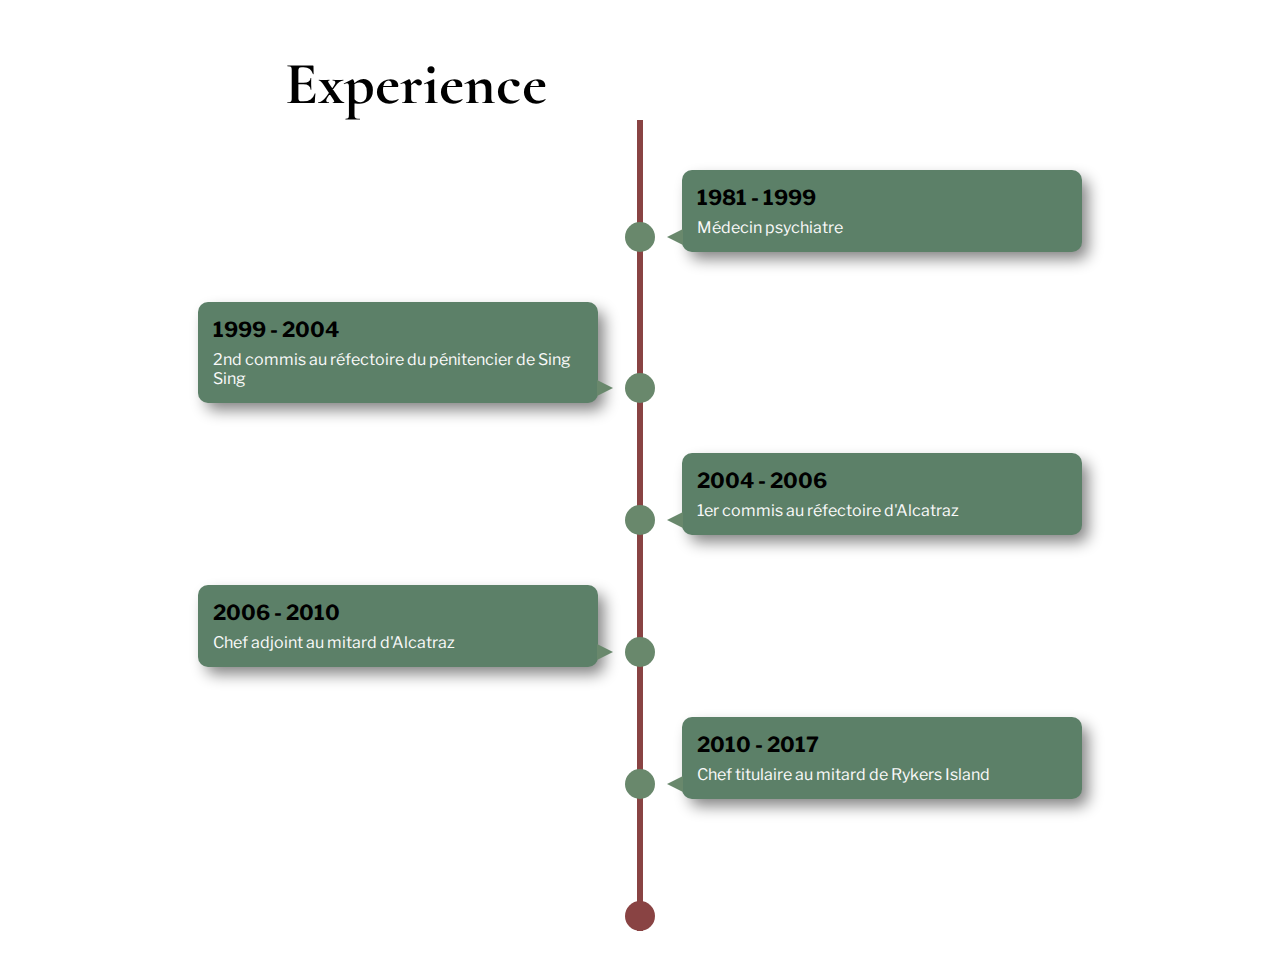
==== experience.html @ e7bb8ac3 "commit intial" ====
<!DOCTYPE html>
<html lang="en">
    <head>
        <meta charset="UTF-8" />
        <meta http-equiv="X-UA-Compatible" content="IE=edge" />
        <meta name="viewport" content="width=device-width, initial-scale=1.0" />
        <link rel="stylesheet" href="assets/css/experience.css" />
        <link
            href="https://fonts.googleapis.com/css2?family=Cormorant&family=Italianno&family=Libre+Franklin&display=swap"
            rel="stylesheet"
        />
        <title>Experience</title>
    </head>

    <body>
        <section class="timeline">
            <h1>Experience</h1>
            <ul>
                <li>
                    <div><time>1981 - 1999</time> Médecin psychiatre</div>
                </li>
                <li>
                    <div>
                        <time>1999 - 2004</time> 2nd commis au réfectoire du
                        pénitencier de Sing Sing
                    </div>
                </li>
                <li>
                    <div>
                        <time>2004 - 2006</time> 1er commis au réfectoire
                        d'Alcatraz
                    </div>
                </li>
                <li>
                    <div>
                        <time>2006 - 2010</time> Chef adjoint au mitard
                        d'Alcatraz
                    </div>
                </li>
                <li>
                    <div>
                        <time>2010 - 2017</time> Chef titulaire au mitard de
                        Rykers Island
                    </div>
                </li>
                <li>
                    <div>
                        <time>2017 - 2022</time>Séjour Erasmus aux Baumettes
                        (France)
                    </div>
                </li>
            </ul>
        </section>
    </body>
    <script src="assets/js/experience.js"></script>
</html>
---- assets/css/experience.css ----
:root {
    --font-mainTitle: "Italianno", cursive;
    --font-title: "Cormorant", serif;
    --font-text: "Libre Franklin", sans-serif;
}
*,
*::before,
*::after {
    margin: 0;
    padding: 0;
    box-sizing: border-box;
}
body {
    font-family: var(--font-text);
    background: #ffffff;
    color: rgb(249, 249, 249);
    overflow-x: hidden;
    padding: 3rem;
}
h1 {
    font-family: var(--font-title);
    font-size: 60px;
    color: black;
    margin-left: 20%;
}
/* TIMELINE
–––––––––––––––––––––––––––––––––––––––––––––––––– */
.timeline ul {
    background: #ffffff;
    margin: 0, auto;
}
.timeline ul li {
    list-style-type: none;
    position: relative;
    width: 6px;
    margin: 0 auto;
    padding-top: 50px;
    background: rgb(137, 67, 67);
}
.timeline ul li::after {
    content: "";
    position: absolute;
    left: 50%;
    bottom: 0;
    transform: translateX(-50%);
    width: 30px;
    height: 30px;
    border-radius: 50%;
    background: inherit;
    z-index: 1;
}
.timeline ul li div {
    position: relative;
    bottom: 0;
    width: 400px;
    padding: 15px;
    background: #5c8068;
    border-radius: 10px;
    box-shadow: 7px 8px 15px -1px rgba(0, 0, 0, 0.49);
}
.timeline ul li div::before {
    content: "";
    position: absolute;
    bottom: 7px;
    width: 0;
    height: 0;
    border-style: solid;
}
.timeline ul li:nth-child(odd) div {
    left: 45px;
}
.timeline ul li:nth-child(odd) div::before {
    left: -15px;
    border-width: 8px 16px 8px 0;
    border-color: transparent #69886c transparent transparent;
}
.timeline ul li:nth-child(even) div {
    left: -439px;
}
.timeline ul li:nth-child(even) div::before {
    right: -15px;
    border-width: 8px 0 8px 16px;
    border-color: transparent transparent transparent #69886c;
}
time {
    display: block;
    color: black;
    font-size: 1.3rem;
    font-weight: bolder;
    margin-bottom: 8px;
}
/* EFFECTS
–––––––––––––––––––––––––––––––––––––––––––––––––– */
.timeline ul li::after {
    transition: background 0.5s ease-in-out;
}
.timeline ul li.in-view::after {
    background: #69886c;
}
.timeline ul li div {
    visibility: hidden;
    opacity: 0;
    transition: all 0.5s ease-in-out;
}
.timeline ul li:nth-child(odd) div {
    transform: translate3d(200px, 0, 0);
}
.timeline ul li:nth-child(even) div {
    transform: translate3d(-200px, 0, 0);
}
.timeline ul li.in-view div {
    transform: none;
    visibility: visible;
    opacity: 1;
}
/* GENERAL MEDIA QUERIES
–––––––––––––––––––––––––––––––––––––––––––––––––– */
@media screen and (max-width: 900px) {
    .timeline ul li div {
        width: 250px;
    }
    .timeline ul li:nth-child(even) div {
        left: -289px;
        /*250+45-6*/
    }
}
@media screen and (max-width: 600px) {
    .timeline ul li {
        margin-left: 20px;
    }
    .timeline ul li div {
        width: calc(100vw - 91px);
    }
    .timeline ul li:nth-child(even) div {
        left: 45px;
    }
    .timeline ul li:nth-child(even) div::before {
        left: -15px;
        border-width: 8px 16px 8px 0;
        border-color: transparent #949da0 transparent transparent;
    }
}
/* EXTRA/CLIP PATH STYLES
–––––––––––––––––––––––––––––––––––––––––––––––––– */
.timeline-clippy ul li::after {
    width: 40px;
    height: 40px;
    border-radius: 0;
}
.timeline-rhombus ul li::after {
    clip-path: polygon(50% 0%, 100% 50%, 50% 100%, 0% 50%);
}
.timeline-rhombus ul li div::before {
    bottom: 12px;
}
.timeline-star ul li::after {
    clip-path: polygon(
        50% 0%,
        61% 35%,
        98% 35%,
        68% 57%,
        79% 91%,
        50% 70%,
        21% 91%,
        32% 57%,
        2% 35%,
        39% 35%
    );
}
.timeline-heptagon ul li::after {
    clip-path: polygon(
        50% 0%,
        90% 20%,
        100% 60%,
        75% 100%,
        25% 100%,
        0% 60%,
        10% 20%
    );
}
.timeline-infinite ul li::after {
    animation: scaleAnimation 2s infinite;
}
@keyframes scaleAnimation {
    0% {
        transform: translateX(-50%) scale(1);
    }
    50% {
        transform: translateX(-50%) scale(1.25);
    }
    100% {
        transform: translateX(-50%) scale(1);
    }
}
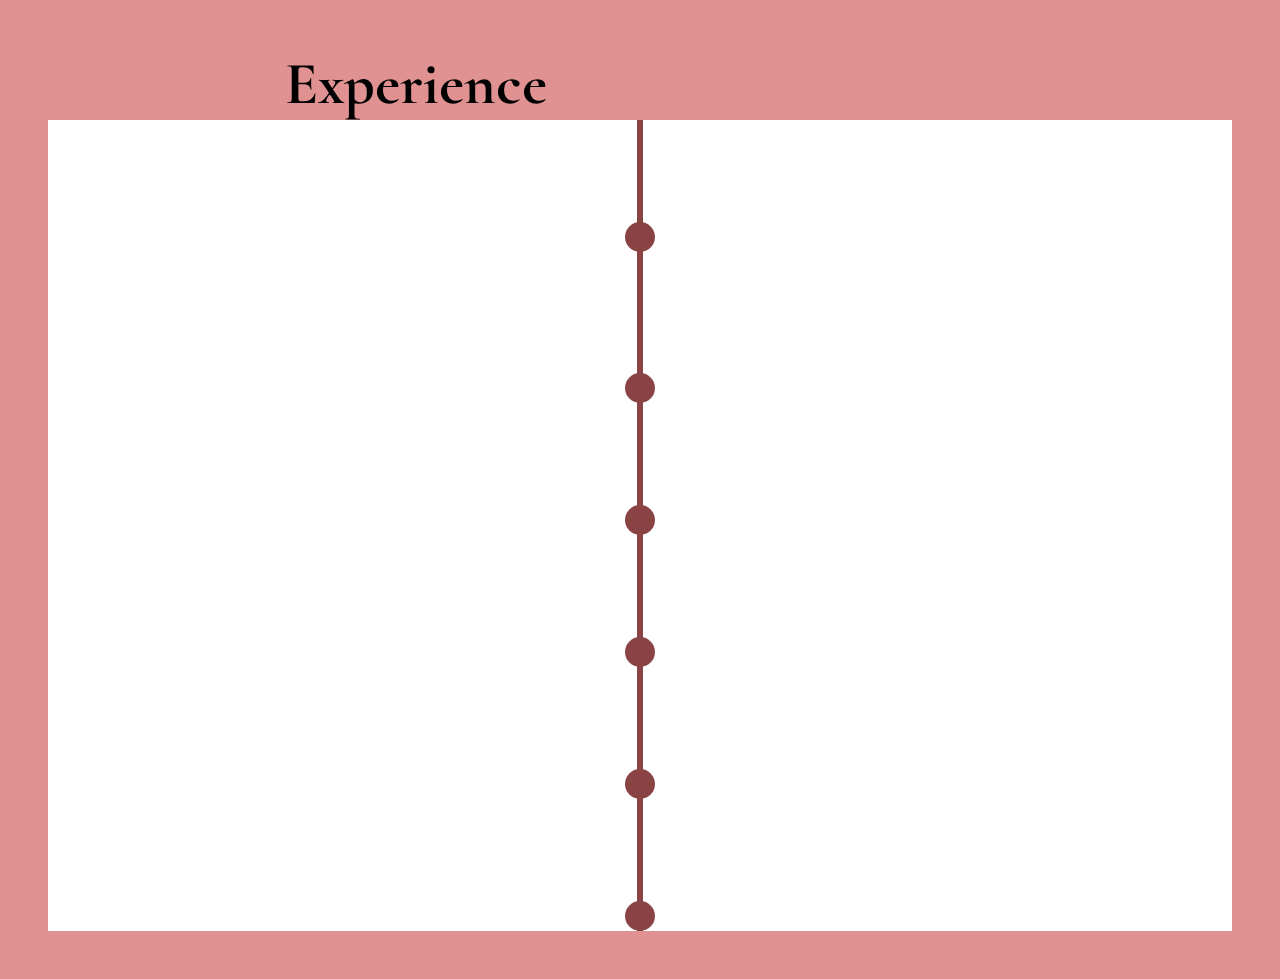
==== commit 72f6aed5: "Fonctionnement de la timeLine, ajout du logo Lecter et des couleurs" ====
--- a/experience.html
+++ b/experience.html
@@ -52,5 +52,4 @@
             </ul>
         </section>
     </body>
-    <script src="assets/js/experience.js"></script>
 </html>
--- a/assets/css/experience.css
+++ b/assets/css/experience.css
@@ -12,7 +12,7 @@
 }
 body {
     font-family: var(--font-text);
-    background: #ffffff;
+    background: #e09292;
     color: rgb(249, 249, 249);
     overflow-x: hidden;
     padding: 3rem;
